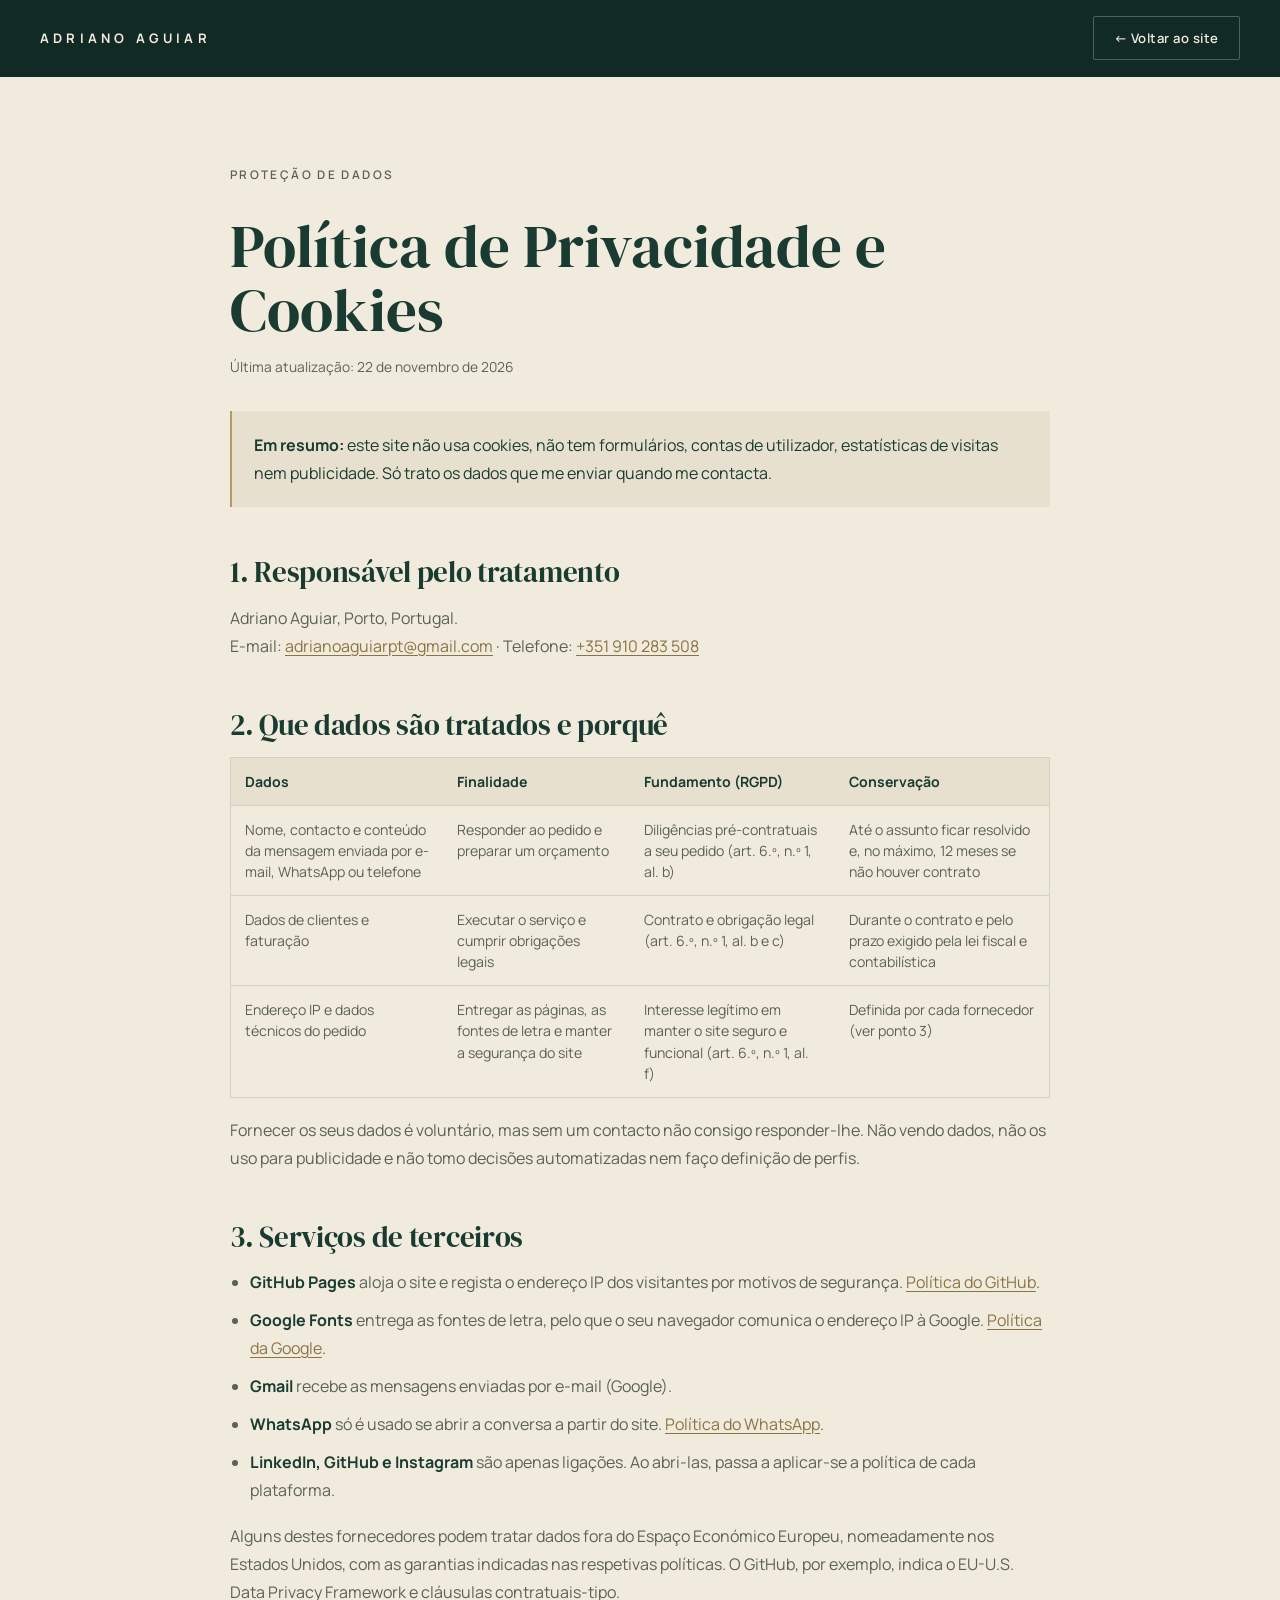
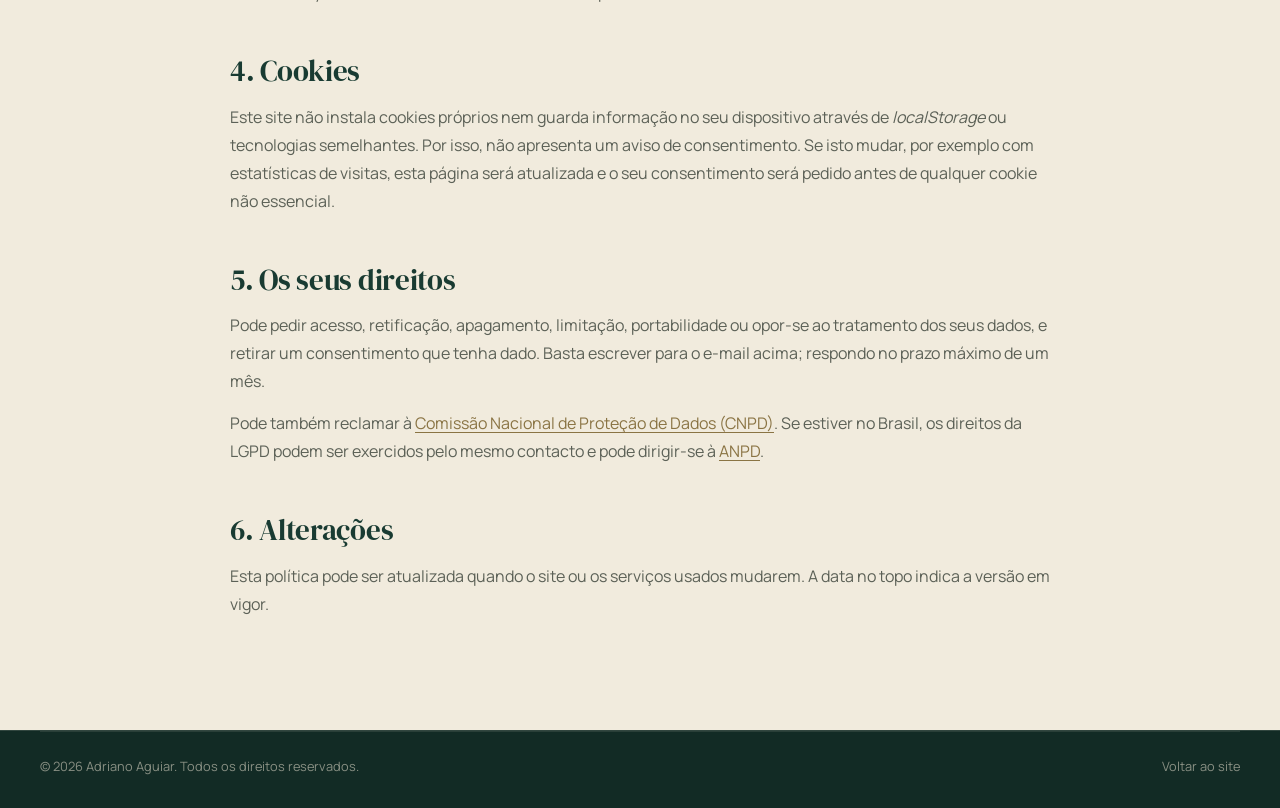
==== privacidade.html @ 1f84ea92 "Adiciona Política de Privacidade e Cookies" ====
<!DOCTYPE html>
<html lang="pt-PT">
<head>
    <meta charset="UTF-8">
    <meta name="viewport" content="width=device-width, initial-scale=1.0">
    <title>Política de Privacidade e Cookies — Adriano Aguiar</title>
    <meta name="description" content="Como o site de Adriano Aguiar trata dados pessoais, que serviços utiliza e informação sobre cookies.">
    <meta name="theme-color" content="#122B25">
    <link rel="canonical" href="https://adrianoaguiardev.com/privacidade.html">
    <link rel="icon" href="img/favicon.ico" sizes="any">
    <link rel="preconnect" href="https://fonts.googleapis.com">
    <link rel="preconnect" href="https://fonts.gstatic.com" crossorigin>
    <link href="https://fonts.googleapis.com/css2?family=DM+Serif+Display:ital@0;1&family=Manrope:wght@400;500;600;700&display=swap" rel="stylesheet">
    <link rel="stylesheet" href="style.css">
</head>
<body>
    <header class="site-header">
        <nav class="nav container" aria-label="Navegação">
            <a class="brand" href="index.html">Adriano Aguiar</a>
            <a class="btn btn--ghost btn--small legal__back" href="index.html">← Voltar ao site</a>
        </nav>
    </header>

    <main class="legal theme-light">
        <article class="container legal__inner">
            <p class="eyebrow">Proteção de dados</p>
            <h1>Política de Privacidade e Cookies</h1>
            <p class="legal__date">Última atualização: 22 de novembro de 2026</p>

            <p class="legal__summary"><strong>Em resumo:</strong> este site não usa cookies, não tem formulários, contas de utilizador, estatísticas de visitas nem publicidade. Só trato os dados que me enviar quando me contacta.</p>

            <h2>1. Responsável pelo tratamento</h2>
            <p>Adriano Aguiar, Porto, Portugal.<br>
            E-mail: <a href="mailto:adrianoaguiarpt@gmail.com">adrianoaguiarpt@gmail.com</a> · Telefone: <a href="tel:+351910283508">+351 910 283 508</a></p>

            <h2>2. Que dados são tratados e porquê</h2>
            <div class="legal__table">
                <table>
                    <thead><tr><th scope="col">Dados</th><th scope="col">Finalidade</th><th scope="col">Fundamento (RGPD)</th><th scope="col">Conservação</th></tr></thead>
                    <tbody>
                        <tr><td>Nome, contacto e conteúdo da mensagem enviada por e-mail, WhatsApp ou telefone</td><td>Responder ao pedido e preparar um orçamento</td><td>Diligências pré-contratuais a seu pedido (art. 6.º, n.º 1, al. b)</td><td>Até o assunto ficar resolvido e, no máximo, 12 meses se não houver contrato</td></tr>
                        <tr><td>Dados de clientes e faturação</td><td>Executar o serviço e cumprir obrigações legais</td><td>Contrato e obrigação legal (art. 6.º, n.º 1, al. b e c)</td><td>Durante o contrato e pelo prazo exigido pela lei fiscal e contabilística</td></tr>
                        <tr><td>Endereço IP e dados técnicos do pedido</td><td>Entregar as páginas, as fontes de letra e manter a segurança do site</td><td>Interesse legítimo em manter o site seguro e funcional (art. 6.º, n.º 1, al. f)</td><td>Definida por cada fornecedor (ver ponto 3)</td></tr>
                    </tbody>
                </table>
            </div>
            <p>Fornecer os seus dados é voluntário, mas sem um contacto não consigo responder-lhe. Não vendo dados, não os uso para publicidade e não tomo decisões automatizadas nem faço definição de perfis.</p>

            <h2>3. Serviços de terceiros</h2>
            <ul>
                <li><strong>GitHub Pages</strong> aloja o site e regista o endereço IP dos visitantes por motivos de segurança. <a href="https://docs.github.com/en/site-policy/privacy-policies/github-general-privacy-statement" target="_blank" rel="noopener noreferrer">Política do GitHub</a>.</li>
                <li><strong>Google Fonts</strong> entrega as fontes de letra, pelo que o seu navegador comunica o endereço IP à Google. <a href="https://policies.google.com/privacy" target="_blank" rel="noopener noreferrer">Política da Google</a>.</li>
                <li><strong>Gmail</strong> recebe as mensagens enviadas por e-mail (Google).</li>
                <li><strong>WhatsApp</strong> só é usado se abrir a conversa a partir do site. <a href="https://www.whatsapp.com/legal/privacy-policy-eea" target="_blank" rel="noopener noreferrer">Política do WhatsApp</a>.</li>
                <li><strong>LinkedIn, GitHub e Instagram</strong> são apenas ligações. Ao abri-las, passa a aplicar-se a política de cada plataforma.</li>
            </ul>
            <p>Alguns destes fornecedores podem tratar dados fora do Espaço Económico Europeu, nomeadamente nos Estados Unidos, com as garantias indicadas nas respetivas políticas. O GitHub, por exemplo, indica o EU-U.S. Data Privacy Framework e cláusulas contratuais-tipo.</p>

            <h2 id="cookies">4. Cookies</h2>
            <p>Este site não instala cookies próprios nem guarda informação no seu dispositivo através de <em>localStorage</em> ou tecnologias semelhantes. Por isso, não apresenta um aviso de consentimento. Se isto mudar, por exemplo com estatísticas de visitas, esta página será atualizada e o seu consentimento será pedido antes de qualquer cookie não essencial.</p>

            <h2>5. Os seus direitos</h2>
            <p>Pode pedir acesso, retificação, apagamento, limitação, portabilidade ou opor-se ao tratamento dos seus dados, e retirar um consentimento que tenha dado. Basta escrever para o e-mail acima; respondo no prazo máximo de um mês.</p>
            <p>Pode também reclamar à <a href="https://www.cnpd.pt/" target="_blank" rel="noopener noreferrer">Comissão Nacional de Proteção de Dados (CNPD)</a>. Se estiver no Brasil, os direitos da LGPD podem ser exercidos pelo mesmo contacto e pode dirigir-se à <a href="https://www.gov.br/anpd/" target="_blank" rel="noopener noreferrer">ANPD</a>.</p>

            <h2>6. Alterações</h2>
            <p>Esta política pode ser atualizada quando o site ou os serviços usados mudarem. A data no topo indica a versão em vigor.</p>
        </article>
    </main>

    <footer class="site-footer">
        <div class="container footer__bottom">
            <p>© 2026 Adriano Aguiar. Todos os direitos reservados.</p>
            <a href="index.html">Voltar ao site</a>
        </div>
    </footer>
</body>
</html>
---- style.css ----
/* =========================================================
   Portfólio — Adriano Aguiar
   Identidade: verde floresta · creme · dourado fosco
   ========================================================= */

:root {
    /* Paleta institucional */
    --forest: #193B32;
    --forest-deep: #122B25;
    --cream: #F1EBDD;
    --gold: #B49A65;
    --neutral: #A6A99B;

    /* Derivadas (só para contraste/legibilidade) */
    --cream-2: #E8E0CE;          /* creme um tom abaixo, para superfícies sobre creme */
    --ink-muted: #5C6157;        /* cinza neutro escurecido, legível sobre creme */
    --gold-ink: #8A7444;         /* dourado escurecido, legível sobre creme */

    --serif: "DM Serif Display", Georgia, "Times New Roman", serif;
    --sans: Manrope, Inter, system-ui, -apple-system, Arial, sans-serif;

    --container: 1200px;
    --ease: cubic-bezier(.2, .7, .2, 1);
    --r: 2px;
}

/* Temas por secção: escuro (verde) e claro (creme) */
.theme-dark, .hero, #servicos, #sobre, #contato, .site-footer, .site-header {
    --bg: var(--forest-deep);
    --fg: var(--cream);
    --muted: var(--neutral);
    --rule: rgba(241, 235, 221, .14);
    --rule-strong: rgba(241, 235, 221, .28);
    --accent: var(--gold);
    --accent-ink: var(--gold);
    --surface: rgba(241, 235, 221, .04);
}
#servicos, #contato { --bg: var(--forest); }

.theme-light, #projetos, #processo, #formacao, .project-modal {
    --bg: var(--cream);
    --fg: var(--forest);
    --muted: var(--ink-muted);
    --rule: rgba(25, 59, 50, .14);
    --rule-strong: rgba(25, 59, 50, .3);
    --accent: var(--gold);
    --accent-ink: var(--gold-ink);
    --surface: var(--cream-2);
}

*, *::before, *::after { box-sizing: border-box; margin: 0; padding: 0; }

html { scroll-behavior: smooth; scroll-padding-top: 80px; }

body {
    background: var(--forest-deep);
    color: var(--cream);
    font-family: var(--sans);
    font-size: 16px;
    line-height: 1.7;
    -webkit-font-smoothing: antialiased;
    text-rendering: optimizeLegibility;
    overflow-x: hidden;
}

img, video { display: block; max-width: 100%; height: auto; }
a { color: inherit; text-decoration: none; }
ul, ol { list-style: none; }
button { font: inherit; color: inherit; background: none; border: 0; cursor: pointer; }

::selection { background: var(--gold); color: var(--forest-deep); }
:focus-visible { outline: 1px solid var(--gold); outline-offset: 4px; }

.container { width: min(var(--container), calc(100% - 64px)); margin-inline: auto; }

.sr-only {
    position: absolute; width: 1px; height: 1px; overflow: hidden;
    clip: rect(0 0 0 0); white-space: nowrap;
}

.skip-link {
    position: absolute; left: 16px; top: -60px; z-index: 100;
    padding: 10px 16px; background: var(--gold); color: var(--forest-deep); font-weight: 600;
}
.skip-link:focus { top: 16px; }

section { background: var(--bg); color: var(--fg); }

/* ---------- Tipografia ---------- */
h1, h2, h3 { font-weight: 400; color: var(--fg); }
h2 {
    font-family: var(--serif);
    font-size: clamp(2.2rem, 4.4vw, 3.8rem);
    line-height: 1.04; letter-spacing: -.01em;
}
h3 { font-family: var(--sans); font-weight: 600; letter-spacing: -.01em; line-height: 1.3; }

.eyebrow {
    display: flex; align-items: center; gap: 14px;
    margin-bottom: 28px;
    color: var(--muted);
    font-size: .74rem; font-weight: 600; letter-spacing: .2em; text-transform: uppercase;
}
.eyebrow span { color: var(--accent-ink); font-variant-numeric: tabular-nums; }
.eyebrow span::after { content: ""; display: inline-block; width: 36px; height: 1px; margin: 0 0 4px 14px; background: var(--accent); vertical-align: middle; }

/* ---------- Botões ---------- */
.btn {
    display: inline-flex; align-items: center; justify-content: center; gap: 10px;
    min-height: 52px; padding: 0 28px; border-radius: var(--r);
    font-size: .88rem; font-weight: 600; letter-spacing: .04em; white-space: nowrap;
    transition: background .3s, color .3s, border-color .3s;
}
.btn span { transition: transform .3s var(--ease); }
.btn:hover span { transform: translateX(4px); }
.btn--primary { background: var(--fg); color: var(--bg); border: 1px solid var(--fg); }
.btn--primary:hover { background: var(--gold); border-color: var(--gold); color: var(--forest-deep); }
.btn--ghost { border: 1px solid var(--rule-strong); color: var(--fg); }
.btn--ghost:hover { border-color: var(--gold); color: var(--accent-ink); }
.btn--small { min-height: 44px; padding: 0 20px; font-size: .82rem; }

/* ---------- Header ---------- */
.site-header {
    position: sticky; top: 0; z-index: 50;
    background: rgba(18, 43, 37, .92);
    backdrop-filter: blur(10px); -webkit-backdrop-filter: blur(10px);
    border-bottom: 1px solid transparent;
    color: var(--fg);
    transition: border-color .3s;
}
.site-header.is-scrolled { border-bottom-color: var(--rule); }

.nav { height: 76px; display: flex; align-items: center; justify-content: space-between; gap: 24px; }

.brand {
    font-size: .82rem; font-weight: 700; letter-spacing: .32em; text-transform: uppercase;
    color: var(--cream);
}

.nav-links { display: flex; align-items: center; gap: 34px; }
.nav-links a {
    position: relative; padding: 6px 0;
    color: var(--neutral); font-size: .86rem; font-weight: 500;
    transition: color .25s;
}
.nav-links a::after {
    content: ""; position: absolute; left: 0; right: 0; bottom: 0; height: 1px;
    background: var(--gold); transform: scaleX(0); transform-origin: left; transition: transform .35s var(--ease);
}
.nav-links a:hover, .nav-links a.is-active { color: var(--cream); }
.nav-links a:hover::after, .nav-links a.is-active::after { transform: scaleX(1); }
.nav-links .nav-links__cta {
    margin-left: 6px; padding: 10px 18px;
    border: 1px solid rgba(180, 154, 101, .55); border-radius: var(--r);
    color: var(--cream); font-weight: 600;
}
.nav-links .nav-links__cta::after { display: none; }
.nav-links .nav-links__cta:hover { background: var(--gold); border-color: var(--gold); color: var(--forest-deep); }

.menu-toggle { display: none; width: 44px; height: 44px; flex-direction: column; justify-content: center; align-items: flex-end; gap: 6px; }
.menu-toggle span { width: 24px; height: 1.5px; background: var(--cream); transition: transform .3s, opacity .3s, width .3s; }
.menu-toggle span:nth-child(2) { width: 16px; }
.menu-toggle[aria-expanded="true"] span:nth-child(1) { transform: translateY(7.5px) rotate(45deg); }
.menu-toggle[aria-expanded="true"] span:nth-child(2) { opacity: 0; }
.menu-toggle[aria-expanded="true"] span:nth-child(3) { transform: translateY(-7.5px) rotate(-45deg); }

/* ---------- Hero ---------- */
.hero { position: relative; overflow: hidden; isolation: isolate; }

.hero__grid {
    display: grid; grid-template-columns: 1.2fr .8fr; align-items: center; gap: 72px;
    padding: 72px 0 88px;
}
.hero__grid > * { min-width: 0; }
.hero__content { animation: fadeUp 1s var(--ease) both; }

.hero__kicker {
    display: flex; align-items: center; gap: 10px;
    color: var(--muted); font-size: .8rem; font-weight: 500; letter-spacing: .04em;
}
.dot { width: 6px; height: 6px; border-radius: 50%; background: var(--gold); box-shadow: 0 0 0 4px rgba(180, 154, 101, .15); }

.hero__role {
    margin-top: 56px;
    color: var(--gold); font-size: .78rem; font-weight: 600; letter-spacing: .3em; text-transform: uppercase;
}
.hero__title {
    margin-top: 14px;
    font-family: var(--serif); font-weight: 400;
    font-size: clamp(3.2rem, 8vw, 7rem); line-height: .95; letter-spacing: -.02em;
}
.hero__tagline {
    margin-top: 18px;
    font-family: var(--serif); font-style: italic;
    font-size: clamp(1.5rem, 2.6vw, 2.1rem); line-height: 1.2; color: var(--cream);
    opacity: .82;
}
.hero__text { max-width: 33rem; margin-top: 28px; color: var(--muted); font-size: 1.05rem; }
.hero__actions { display: flex; flex-wrap: wrap; gap: 12px; margin-top: 40px; }


.hero__media { position: relative; animation: fadeIn 1.2s var(--ease) .2s both; }
.hero__frame {
    position: relative; overflow: hidden;
    width: 100%; max-width: 440px; margin-left: auto; aspect-ratio: 4 / 5;
    border-radius: var(--r);
    background: var(--forest);
}
.hero__media::before {
    /* moldura fina deslocada — detalhe editorial em dourado */
    content: ""; position: absolute; z-index: 0;
    top: 18px; right: -18px; bottom: -18px; width: calc(min(100%, 440px));
    border: 1px solid rgba(180, 154, 101, .45); border-radius: var(--r);
    pointer-events: none;
}
.hero__frame { z-index: 1; }
.hero__video { width: 100%; height: 100%; object-fit: cover; object-position: 50% 20%; }
.hero__tint {
    position: absolute; inset: 0; pointer-events: none;
    background:
        linear-gradient(0deg, rgba(18, 43, 37, .7) 0%, rgba(18, 43, 37, 0) 38%),
        linear-gradient(180deg, rgba(18, 43, 37, .18), rgba(18, 43, 37, 0) 30%);
}


/* ---------- Faixas corridas (tecnologias e serviços) ---------- */
.faixas { position: relative; background: var(--forest-deep); }
.faixa { overflow: hidden; border-top: 1px solid rgba(241, 235, 221, .12); }
.faixa__track { display: flex; width: max-content; animation: desliza 45s linear infinite; }
.faixa--servicos .faixa__track { animation-duration: 55s; animation-direction: reverse; }
.faixa:hover .faixa__track { animation-play-state: paused; }
.faixa__list { display: flex; flex-shrink: 0; }
.faixa__list li { display: flex; align-items: center; white-space: nowrap; }
.faixa__list li::after { content: ""; width: 5px; height: 5px; margin: 0 34px; border-radius: 50%; background: var(--gold); opacity: .8; }

.faixa--stack { padding: 18px 0; }
.faixa--stack li { color: var(--neutral); font-size: .78rem; font-weight: 600; letter-spacing: .22em; text-transform: uppercase; }

.faixa--servicos { padding: 26px 0; background: var(--forest); border-bottom: 1px solid rgba(241, 235, 221, .12); }
.faixa--servicos li { font-family: var(--serif); font-style: italic; font-size: clamp(1.3rem, 2.2vw, 1.75rem); color: var(--cream); }
.faixa--servicos li::after { width: 6px; height: 6px; margin: 0 40px; }

@keyframes desliza { to { transform: translateX(-50%); } }

/* ---------- Secções ---------- */
.section { padding: 140px 0; }
.section-head { max-width: 760px; margin-bottom: 72px; }
.section-head__lead { margin-top: 22px; color: var(--muted); font-size: 1.05rem; max-width: 34rem; }

/* ---------- Projetos (carrossel) ---------- */
.work-head { display: flex; justify-content: space-between; align-items: flex-end; gap: 40px; flex-wrap: wrap; margin-bottom: 56px; }
.work-head .section-head { margin-bottom: 0; }

.filters { display: flex; flex-wrap: wrap; gap: 4px 28px; }
.filter {
    position: relative; padding: 6px 0;
    color: var(--muted); font-size: .88rem; font-weight: 500;
    transition: color .25s;
}
.filter span { margin-left: 4px; font-size: .7rem; vertical-align: super; color: var(--accent-ink); }
.filter::after {
    content: ""; position: absolute; left: 0; right: 0; bottom: 0; height: 1px;
    background: var(--fg); transform: scaleX(0); transform-origin: left; transition: transform .35s var(--ease);
}
.filter:hover { color: var(--fg); }
.filter.is-active { color: var(--fg); font-weight: 600; }
.filter.is-active::after { transform: scaleX(1); }
.filter[hidden] { display: none; }

.slider { --gutter: max(32px, calc((100vw - var(--container)) / 2)); position: relative; }
.slider__track {
    display: flex; gap: 40px;
    overflow-x: auto; overscroll-behavior-x: contain;
    scroll-snap-type: x mandatory; scroll-behavior: smooth;
    padding: 0 var(--gutter) 8px; scroll-padding-inline: var(--gutter);
    scrollbar-width: none; cursor: grab;
}
.slider__track::-webkit-scrollbar { display: none; }
.slider__track:focus-visible { outline-offset: -1px; }
.slider__track.is-dragging { scroll-snap-type: none; scroll-behavior: auto; cursor: grabbing; }
.slider__track.is-dragging * { pointer-events: none; user-select: none; }

.work-card {
    flex: 0 0 clamp(300px, 42vw, 580px);
    scroll-snap-align: start;
    display: flex; flex-direction: column;
    animation: cardIn .7s var(--ease) both;
}
.work-card__media {
    position: relative; display: block; width: 100%; overflow: hidden;
    aspect-ratio: 16 / 10; border-radius: var(--r);
    background: var(--cream-2); cursor: pointer;
    box-shadow: 0 1px 0 var(--rule);
}
.work-card__media img { width: 100%; height: 100%; object-fit: cover; object-position: top; transition: transform 1s var(--ease), filter .6s; }
.work-card:hover .work-card__media img { transform: scale(1.03); }
.work-card__hint {
    position: absolute; left: 0; bottom: 0;
    padding: 12px 18px;
    background: var(--forest); color: var(--cream);
    font-size: .78rem; font-weight: 600; letter-spacing: .06em;
    transform: translateY(100%); transition: transform .45s var(--ease);
}
.work-card:hover .work-card__hint, .work-card__media:focus-visible .work-card__hint { transform: none; }
.work-card__shots {
    position: absolute; right: 12px; top: 12px;
    padding: 4px 10px; border-radius: var(--r);
    background: rgba(18, 43, 37, .82); color: var(--cream); font-size: .7rem; font-weight: 500; letter-spacing: .04em;
}
.work-card__body { display: flex; flex-direction: column; flex: 1; padding-top: 26px; }
.work-card__top { display: flex; align-items: center; justify-content: space-between; gap: 12px; padding-bottom: 14px; border-bottom: 1px solid var(--rule); }
.work-card__cat { color: var(--muted); font-size: .72rem; font-weight: 600; text-transform: uppercase; letter-spacing: .16em; }
.work-card h3 { margin-top: 20px; font-family: var(--serif); font-weight: 400; font-size: clamp(1.6rem, 2.2vw, 2rem); line-height: 1.1; }
.work-card__client { margin-top: 6px; color: var(--accent-ink); font-size: .86rem; font-weight: 500; }
.work-card__text { margin-top: 14px; color: var(--muted); font-size: .95rem; max-width: 30rem; }
.work-card .badges { margin-top: 18px; }
.work-card__foot { display: flex; align-items: center; gap: 28px; margin-top: auto; padding-top: 22px; }
.work-card__more, .work-card__site {
    position: relative; padding: 4px 0;
    font-size: .86rem; font-weight: 600;
}
.work-card__more { color: var(--fg); }
.work-card__site { color: var(--muted); }
.work-card__more::after, .work-card__site::after {
    content: ""; position: absolute; left: 0; right: 0; bottom: 0; height: 1px; background: currentColor;
    transform: scaleX(.3); transform-origin: left; transition: transform .35s var(--ease);
}
.work-card__more:hover::after, .work-card__site:hover::after { transform: scaleX(1); }
.work-card__site:hover { color: var(--fg); }

.slider__nav { display: flex; align-items: center; gap: 32px; margin-top: 48px; }
.slider__progress { flex: 1; height: 1px; background: var(--rule-strong); }
.slider__progress span { display: block; height: 1px; width: 0; background: var(--fg); transition: width .4s var(--ease); }
.slider__count { color: var(--muted); font-size: .85rem; font-variant-numeric: tabular-nums; letter-spacing: .06em; white-space: nowrap; }
.slider__count strong { color: var(--fg); font-weight: 600; }
.slider__arrows { display: flex; gap: 8px; }
.slider__arrow {
    display: grid; place-items: center; width: 52px; height: 52px; border-radius: 50%;
    border: 1px solid var(--rule-strong); color: var(--fg); font-size: 1.05rem;
    transition: background .25s, color .25s, border-color .25s, opacity .25s;
}
.slider__arrow:hover:not(:disabled) { background: var(--forest); border-color: var(--forest); color: var(--cream); }
.slider__arrow:disabled { opacity: .3; cursor: default; }

.more {
    display: flex; align-items: center; justify-content: space-between; gap: 24px; flex-wrap: wrap;
    margin-top: 88px; padding-top: 32px; border-top: 1px solid var(--rule);
}
.more p { color: var(--muted); font-family: var(--serif); font-size: 1.35rem; color: var(--fg); }

/* Etiquetas, listas e tecnologias (partilhado por cartões e janela de detalhes) */
.tag {
    display: inline-block; padding: 3px 9px; border-radius: var(--r);
    border: 1px solid var(--rule-strong); color: var(--muted);
    font-size: .66rem; font-weight: 600; letter-spacing: .12em; text-transform: uppercase;
}
.tag--live { border-color: var(--forest); background: var(--forest); color: var(--cream); }
.tag--new { border-color: var(--gold); color: var(--accent-ink); }

.case__sub { margin-top: 6px; color: var(--accent-ink); font-size: .92rem; font-weight: 500; }
.case__links { display: flex; flex-wrap: wrap; gap: 10px; margin-top: 32px; }

.checks { display: grid; margin-top: 24px; border-top: 1px solid var(--rule); }
.checks li { position: relative; padding: 12px 0 12px 28px; border-bottom: 1px solid var(--rule); color: var(--fg); font-size: .93rem; }
.checks li::before { content: ""; position: absolute; left: 2px; top: 23px; width: 12px; height: 1px; background: var(--gold); }

.badges { display: flex; flex-wrap: wrap; gap: 6px 0; margin-top: 24px; }
.badges span { color: var(--muted); font-size: .8rem; font-weight: 500; }
.badges span:not(:last-child)::after { content: "·"; margin: 0 10px; color: var(--accent); }

/* ---------- Janela de detalhes ---------- */
.project-modal {
    width: min(1120px, calc(100% - 32px)); max-height: calc(100vh - 48px);
    margin: auto; padding: 0; overflow: auto;
    border: 0; border-radius: var(--r);
    background: var(--bg); color: var(--fg);
    box-shadow: 0 60px 120px -40px rgba(0, 0, 0, .7);
}
.project-modal::backdrop { background: rgba(10, 26, 22, .82); }
.project-modal[open] { animation: modalIn .45s var(--ease); }
.project-modal__grid { display: grid; grid-template-columns: 1.25fr 1fr; gap: 56px; padding: 56px; }
.project-modal__grid > * { min-width: 0; }
.project-modal__close {
    position: sticky; top: 18px; float: right; z-index: 2; margin: 18px 18px -62px 0;
    display: grid; place-items: center; width: 44px; height: 44px; border-radius: 50%;
    border: 1px solid var(--rule-strong); background: var(--bg); font-size: .9rem;
    transition: background .25s, color .25s;
}
.project-modal__close:hover { background: var(--forest); color: var(--cream); }
.project-modal__body { align-self: center; }
.project-modal__body h3 { margin-top: 18px; font-family: var(--serif); font-weight: 400; font-size: clamp(1.8rem, 3vw, 2.6rem); line-height: 1.05; }
.project-modal__body .pm-desc { margin-top: 18px; color: var(--muted); }
body.modal-open { overflow: hidden; }

.browser { overflow: hidden; border-radius: var(--r); background: #fff; box-shadow: 0 30px 60px -30px rgba(18, 43, 37, .45), 0 0 0 1px var(--rule); }
.browser__bar { display: flex; align-items: center; gap: 6px; padding: 10px 14px; background: var(--cream-2); border-bottom: 1px solid var(--rule); }
.browser__bar i { width: 9px; height: 9px; border-radius: 50%; background: rgba(25, 59, 50, .2); }
.browser__bar span {
    flex: 1; margin-left: 12px; padding: 2px 12px;
    background: rgba(255, 255, 255, .6); color: var(--muted); font-size: .72rem;
    overflow: hidden; text-overflow: ellipsis; white-space: nowrap;
}
.browser__shot { width: 100%; aspect-ratio: 16 / 10; object-fit: cover; object-position: top; transition: opacity .25s; }
.browser__shot.is-swapping { opacity: 0; }

.thumbs { display: flex; flex-wrap: wrap; gap: 10px; margin-top: 16px; }
.thumbs button { width: 92px; overflow: hidden; border-radius: var(--r); outline: 1px solid var(--rule); opacity: .5; transition: opacity .25s, outline-color .25s; }
.thumbs button:hover { opacity: .85; }
.thumbs button.is-active { opacity: 1; outline: 1px solid var(--forest); outline-offset: 2px; }
.thumbs img { aspect-ratio: 16 / 10; object-fit: cover; object-position: top; }

/* ---------- Serviços ---------- */
.services { display: grid; grid-template-columns: repeat(3, 1fr); border-top: 1px solid var(--rule); }
.service { padding: 40px 40px 8px 0; }
.service + .service { padding-left: 40px; border-left: 1px solid var(--rule); }
.service h3 { font-family: var(--serif); font-weight: 400; font-size: 1.75rem; line-height: 1.15; }
.service p { margin-top: 14px; color: var(--muted); font-size: .95rem; }
.service ul { display: grid; gap: 10px; margin-top: 28px; }
.service li { position: relative; padding-left: 22px; color: var(--fg); font-size: .9rem; opacity: .9; }
.service li::before { content: ""; position: absolute; left: 0; top: 12px; width: 10px; height: 1px; background: var(--gold); }

/* ---------- Processo ---------- */
.steps { display: grid; grid-template-columns: repeat(4, 1fr); border-top: 1px solid var(--rule-strong); }
.steps li { padding: 32px 32px 0 0; }
.steps li + li { padding-left: 32px; border-left: 1px solid var(--rule); }
.steps span { font-family: var(--serif); font-size: 2.6rem; line-height: 1; color: var(--accent-ink); }
.steps h3 { margin-top: 28px; font-size: 1.1rem; }
.steps p { margin-top: 10px; color: var(--muted); font-size: .93rem; }

/* ---------- Sobre ---------- */
.about { display: grid; grid-template-columns: .85fr 1.15fr; gap: 96px; align-items: start; }
.about > * { min-width: 0; }

.about__photo { position: sticky; top: 112px; }
.about__photo img {
    width: 100%; aspect-ratio: 4 / 5; object-fit: cover; object-position: 50% 20%;
    border-radius: var(--r);
}
.about__photo figcaption { margin-top: 28px; }
.about__photo figcaption > span { color: var(--gold); font-size: .72rem; font-weight: 600; letter-spacing: .2em; text-transform: uppercase; }
.journey { display: grid; grid-template-columns: repeat(3, 1fr); margin-top: 16px; border-top: 1px solid var(--rule); }
.journey li { position: relative; padding: 18px 12px 0 0; color: var(--muted); font-size: .8rem; line-height: 1.5; }
.journey li::before {
    content: ""; position: absolute; top: -4px; left: 0;
    width: 7px; height: 7px; border-radius: 50%; background: var(--forest-deep); border: 1px solid var(--gold);
}
.journey li:last-child::before { background: var(--gold); }
.journey strong { display: block; font-family: var(--serif); font-weight: 400; font-size: 1.2rem; color: var(--fg); }

.about__text h2 { margin-bottom: 36px; }
.about__text > p:not(.eyebrow) { color: var(--muted); margin-top: 18px; max-width: 38rem; }
.about__text > .about__lead { color: var(--fg); font-size: 1.18rem; line-height: 1.65; margin-top: 0; }
.about__quote { margin: 44px 0 0; padding: 4px 0 4px 28px; border-left: 1px solid var(--gold); max-width: 38rem; }
.about__quote p { font-family: var(--serif); font-size: clamp(1.4rem, 2.2vw, 1.8rem); line-height: 1.3; color: var(--fg); }
.about__text > .about__closing { margin-top: 32px; font-family: var(--serif); font-style: italic; font-size: 1.25rem; color: var(--fg); opacity: .85; }
.about__text > .about__sign { margin-top: 28px; color: var(--gold); font-size: .74rem; font-weight: 600; letter-spacing: .3em; text-transform: uppercase; }
.about__sign::before { content: ""; display: inline-block; width: 36px; height: 1px; margin: 0 14px 4px 0; background: var(--gold); vertical-align: middle; }

.about__extra { display: grid; grid-template-columns: .85fr 1.15fr; gap: 96px; margin-top: 120px; align-items: start; }
.values { display: grid; border-top: 1px solid var(--rule); }
.values div { padding: 20px 0; border-bottom: 1px solid var(--rule); }
.values strong { display: block; font-family: var(--serif); font-weight: 400; font-size: 1.3rem; }
.values span { display: block; margin-top: 2px; color: var(--muted); font-size: .86rem; line-height: 1.5; }

.stack { border-top: 1px solid var(--rule); }
.stack__group { display: grid; grid-template-columns: 170px 1fr; gap: 24px; padding: 26px 0; border-bottom: 1px solid var(--rule); }
.stack__group h3 { color: var(--gold); font-size: .74rem; font-weight: 600; letter-spacing: .2em; text-transform: uppercase; padding-top: 3px; }
.stack__group .badges { margin-top: 0; }
.stack__group .badges span { color: var(--fg); font-size: .9rem; }

/* ---------- Formação ---------- */
.credentials { border-top: 1px solid var(--rule-strong); }
.credential {
    display: grid; grid-template-columns: 220px 1fr 140px; gap: 32px; align-items: baseline;
    padding: 32px 0; border-bottom: 1px solid var(--rule);
    transition: padding .4s var(--ease);
}
.credential:hover { padding-left: 12px; }
.credential__top { display: contents; }
.credential__top span { grid-column: 1; grid-row: 1; color: var(--muted); font-size: .74rem; font-weight: 600; letter-spacing: .16em; text-transform: uppercase; }
.credential__top em { grid-column: 3; grid-row: 1; justify-self: end; color: var(--muted); font-size: .8rem; font-style: italic; font-family: var(--serif); white-space: nowrap; }
.credential h3 { grid-column: 2; grid-row: 1; font-family: var(--serif); font-weight: 400; font-size: 1.6rem; line-height: 1.15; }
.credential p { grid-column: 2; grid-row: 2; margin-top: -18px; color: var(--muted); font-size: .94rem; max-width: 40rem; }
.credential--featured h3 { font-size: clamp(1.8rem, 3vw, 2.4rem); }
.credential--featured .credential__top em { color: var(--accent-ink); }

/* ---------- Contacto ---------- */
#contato { position: relative; overflow: hidden; padding: 140px 0; isolation: isolate; }

/* Grelha dourada que só aparece à volta do rato (topo e contacto) */
.grade-rato {
    --mx: -1000px; --my: -1000px;
    position: absolute; inset: 0; z-index: -1; pointer-events: none;
    background-image:
        linear-gradient(to right, rgba(180, 154, 101, .16) 1px, transparent 1px),
        linear-gradient(to bottom, rgba(180, 154, 101, .16) 1px, transparent 1px);
    background-size: 48px 48px;
    -webkit-mask-image: radial-gradient(320px circle at var(--mx) var(--my), #000 0%, transparent 100%);
            mask-image: radial-gradient(320px circle at var(--mx) var(--my), #000 0%, transparent 100%);
}
.contact__glow {
    position: absolute; z-index: -1; top: -12rem; left: -12rem; width: 30rem; height: 30rem;
    border-radius: 50%; background: #24493E; opacity: .45; filter: blur(120px); pointer-events: none;
}

.contact__head {
    display: flex; flex-wrap: wrap; align-items: center; justify-content: space-between; gap: 16px;
    padding-bottom: 24px; margin-bottom: 64px; border-bottom: 1px solid var(--rule);
}
.contact__head .eyebrow { margin: 0; }

.status {
    display: inline-flex; align-items: center; gap: 10px;
    padding: 7px 16px; border: 1px solid var(--rule-strong); border-radius: 999px;
    background: rgba(18, 43, 37, .7); color: var(--fg); font-size: .76rem; font-weight: 500;
}
.status__dot { position: relative; width: 8px; height: 8px; border-radius: 50%; background: var(--gold); }
.status__dot::after {
    content: ""; position: absolute; inset: 0; border-radius: 50%; background: var(--gold);
    animation: ping 1.8s cubic-bezier(0, 0, .2, 1) infinite;
}
@keyframes ping { 75%, 100% { transform: scale(2.4); opacity: 0; } }
.status__sep { color: var(--muted); opacity: .6; }
.status__clock { display: inline-flex; align-items: center; gap: 6px; color: var(--gold); font-variant-numeric: tabular-nums; }

.contact__grid { display: grid; grid-template-columns: 7fr 5fr; gap: 80px; align-items: center; }

.contact__intro { display: flex; align-items: center; gap: 28px; }
.contact__intro h2 { font-size: clamp(2.6rem, 5vw, 4.4rem); line-height: 1.02; }
.contact__intro h2 em { display: block; font-style: italic; color: var(--gold); }

.contact__photo { position: relative; flex-shrink: 0; width: 104px; height: 104px; margin: 0; padding: 4px; border: 1px solid rgba(180, 154, 101, .45); background: var(--forest-deep); }
.contact__photo img { width: 100%; height: 100%; object-fit: cover; filter: grayscale(.35) contrast(1.05); transition: filter .5s var(--ease), transform .5s var(--ease); }
.contact__photo:hover img { filter: none; }
.contact__photo figcaption {
    position: absolute; right: -10px; bottom: -10px; padding: 2px 8px;
    border: 1px solid rgba(180, 154, 101, .45); background: var(--forest);
    color: var(--gold); font-size: .62rem; font-weight: 700; letter-spacing: .14em;
}

.contact__lead { margin-top: 32px; max-width: 34rem; color: var(--muted); font-size: 1.05rem; line-height: 1.7; }

.contact__picker { margin-top: 40px; }
.contact__picker-label {
    display: flex; align-items: center; gap: 8px; margin-bottom: 14px;
    color: var(--gold); font-size: .7rem; font-weight: 600; letter-spacing: .2em; text-transform: uppercase;
}
.pills { display: flex; flex-wrap: wrap; gap: 10px; }
.pill {
    padding: 10px 16px; border: 1px solid var(--rule-strong); border-radius: var(--r);
    background: transparent; color: var(--muted); font: 500 .86rem var(--sans); cursor: pointer;
    transition: color .25s, border-color .25s, background .25s;
}
.pill:hover { color: var(--fg); border-color: rgba(241, 235, 221, .5); }
.pill[aria-pressed="true"] { color: var(--fg); border-color: var(--gold); background: rgba(180, 154, 101, .14); }
.pill:focus-visible, .copy:focus-visible { outline: 2px solid var(--gold); outline-offset: 2px; }

.contact__actions { margin-top: 36px; }
.contact__actions .btn { gap: 12px; }

/* Lista de contactos */
.contact__links { list-style: none; margin: 0; padding: 0; border-top: 1px solid var(--rule-strong); border-bottom: 1px solid var(--rule-strong); }
.contact__links li { position: relative; border-bottom: 1px solid var(--rule); transition: opacity .3s; }
.contact__links li:last-child { border-bottom: 0; }
.contact__links:hover li:not(:hover) { opacity: .45; }
.contact__links li::before {
    content: ""; position: absolute; inset: 0; pointer-events: none; opacity: 0; transition: opacity .3s;
    background: linear-gradient(90deg, rgba(180, 154, 101, .1), transparent);
}
.contact__links li:hover::before { opacity: 1; }
.contact__links a { position: relative; display: block; padding: 28px 60px 28px 8px; }
.contact__label { display: block; color: var(--muted); font-size: .7rem; font-weight: 600; letter-spacing: .2em; text-transform: uppercase; transition: color .3s; }
.contact__links li:hover .contact__label { color: var(--gold); }
.contact__links strong { display: block; margin-top: 6px; font-family: var(--serif); font-weight: 400; font-size: 1.4rem; word-break: break-word; transition: transform .35s var(--ease); }
.contact__links li:hover strong { transform: translateX(6px); }

.contact__arrow {
    position: absolute; right: 8px; top: 50%; transform: translateY(-50%);
    display: grid; place-items: center; width: 38px; height: 38px; overflow: hidden;
    border: 1px solid transparent; border-radius: 50%; color: var(--gold); font-style: normal;
    transition: border-color .3s, background .3s;
}
.contact__arrow b { grid-area: 1 / 1; font-weight: 400; transition: transform .35s var(--ease); }
.contact__arrow b + b { transform: translate(-22px, 22px); }
.contact__links li:hover .contact__arrow { border-color: rgba(180, 154, 101, .35); background: rgba(180, 154, 101, .1); }
.contact__links li:hover .contact__arrow b:first-child { transform: translate(22px, -22px); }
.contact__links li:hover .contact__arrow b + b { transform: none; }

/* E-mail: o botão de copiar fica ao lado da seta */
.contact__links li:first-child a { padding-right: 160px; }
.copy {
    position: absolute; right: 56px; top: 50%; transform: translateY(-50%); z-index: 1;
    display: inline-flex; align-items: center; gap: 6px; padding: 7px 11px;
    border: 1px solid var(--rule-strong); border-radius: var(--r); background: var(--forest-deep);
    color: var(--fg); font: 600 .72rem var(--sans); letter-spacing: .06em; cursor: pointer;
    transition: color .25s, border-color .25s;
}
.copy:hover { color: var(--gold); border-color: var(--gold); }
.copy.is-copied { color: var(--gold); border-color: var(--gold); }

.contact__meta {
    display: flex; flex-wrap: wrap; justify-content: space-between; gap: 8px;
    margin-top: 22px; padding: 0 8px; color: var(--muted); font-size: .76rem; letter-spacing: .04em;
}
.contact__meta span { display: inline-flex; align-items: center; gap: 6px; }

/* Ícones inline */
.ico { width: 16px; height: 16px; flex-shrink: 0; fill: none; stroke: currentColor; stroke-width: 1.6; stroke-linecap: round; stroke-linejoin: round; }
.ico--xs { width: 14px; height: 14px; }
.ico--gold { color: var(--gold); }

/* ---------- Footer ---------- */
.site-footer { border-top: 1px solid var(--rule); background: var(--forest-deep); color: var(--cream); }
.footer { display: grid; grid-template-columns: 1.6fr 1fr 1fr; gap: 56px; padding: 72px 0 56px; }
.footer__brand p { max-width: 340px; margin-top: 20px; color: var(--neutral); font-size: .92rem; }
.footer__col h2 { margin-bottom: 20px; font-family: var(--sans); color: var(--gold); font-size: .7rem; font-weight: 600; letter-spacing: .2em; text-transform: uppercase; line-height: 1.4; }
.footer__col address, .footer__col nav { display: flex; flex-direction: column; align-items: flex-start; gap: 10px; font-style: normal; color: var(--neutral); font-size: .92rem; }
.footer__col a:hover { color: var(--cream); }
.footer__bottom { display: flex; justify-content: space-between; gap: 16px; flex-wrap: wrap; padding: 24px 0 30px; border-top: 1px solid rgba(241, 235, 221, .1); color: rgba(166, 169, 155, .8); font-size: .8rem; }
.footer__bottom a:hover { color: var(--cream); }

/* ---------- Animações (discretas) ---------- */
.reveal { opacity: 0; transform: translateY(22px); transition: opacity 1s var(--ease), transform 1s var(--ease); }
.reveal.is-visible { opacity: 1; transform: none; }

@keyframes fadeUp { from { opacity: 0; transform: translateY(18px); } to { opacity: 1; transform: none; } }
@keyframes fadeIn { from { opacity: 0; } to { opacity: 1; } }
@keyframes cardIn { from { opacity: 0; transform: translateY(12px); } to { opacity: 1; transform: none; } }
@keyframes modalIn { from { opacity: 0; transform: translateY(16px); } to { opacity: 1; transform: none; } }

@media (prefers-reduced-motion: reduce) {
    html { scroll-behavior: auto; }
    *, *::before, *::after { animation: none !important; transition: none !important; }
    .reveal { opacity: 1; transform: none; }
    .faixa__track { width: auto; flex-wrap: wrap; justify-content: center; padding: 0 20px; }
    .faixa__list { flex-wrap: wrap; justify-content: center; row-gap: 10px; }
    .faixa__list[aria-hidden="true"] { display: none; }
}

.footer__legal { display: flex; flex-wrap: wrap; gap: 8px 24px; }

/* ---------- Página legal ---------- */
.legal { background: var(--bg); color: var(--fg); padding: 88px 0 112px; }
.legal__inner { max-width: 820px; }
.legal h1 { font-family: var(--serif); font-weight: 400; font-size: clamp(2.3rem, 5vw, 3.8rem); line-height: 1.05; }
.legal h2 { margin-top: 48px; margin-bottom: 14px; font-size: clamp(1.45rem, 2.5vw, 1.8rem); line-height: 1.2; }
.legal p, .legal li { color: var(--muted); line-height: 1.75; }
.legal p + p { margin-top: 14px; }
.legal strong { color: var(--fg); }
.legal a:not(.btn) { color: var(--accent-ink); text-decoration: underline; text-underline-offset: 3px; overflow-wrap: anywhere; }
.legal ul { display: grid; gap: 10px; padding-left: 20px; list-style: disc; }
.legal ul + p { margin-top: 18px; }
.legal__date { margin-top: 14px; font-size: .86rem; }
.legal .legal__summary { margin: 32px 0 0; padding: 20px 22px; border-left: 2px solid var(--gold); background: var(--cream-2); color: var(--fg); }
.legal__table { overflow-x: auto; margin-bottom: 18px; border: 1px solid var(--rule); }
.legal table { width: 100%; min-width: 680px; border-collapse: collapse; font-size: .88rem; }
.legal th, .legal td { padding: 13px 14px; border-bottom: 1px solid var(--rule); text-align: left; vertical-align: top; line-height: 1.5; }
.legal th { color: var(--fg); font-weight: 700; background: var(--cream-2); }
.legal td { color: var(--muted); }
.legal tr:last-child td { border-bottom: 0; }
.legal__back { flex: 0 0 auto !important; }

/* ---------- Responsivo ---------- */
@media (max-width: 1024px) {
    .hero__grid { gap: 48px; }
    .services { grid-template-columns: 1fr; }
    .service, .service + .service { padding: 32px 0; border-left: 0; border-bottom: 1px solid var(--rule); }
    .steps { grid-template-columns: 1fr 1fr; }
    .steps li:nth-child(3) { padding-left: 0; border-left: 0; }
    .steps li:nth-child(n+3) { margin-top: 40px; }
    .about, .about__extra { grid-template-columns: 1fr; gap: 64px; }
    .about__photo { position: static; max-width: 460px; }
    .about__extra { margin-top: 80px; }
    .contact__grid { grid-template-columns: 1fr; gap: 64px; }
    .credential { grid-template-columns: 1fr auto; gap: 8px 24px; }
    .credential__top span { grid-column: 1; grid-row: 1; }
    .credential__top em { grid-column: 2; grid-row: 1; }
    .credential h3 { grid-column: 1 / -1; grid-row: 2; }
    .credential p { grid-column: 1 / -1; grid-row: 3; margin-top: 0; }
    .project-modal__grid { grid-template-columns: 1fr; padding: 32px; gap: 32px; }
}

@media (max-width: 860px) {
    .menu-toggle { display: flex; }
    .nav-links {
        position: absolute; top: 76px; left: 0; right: 0;
        flex-direction: column; align-items: stretch; gap: 0;
        padding: 8px 32px 32px;
        background: var(--forest-deep); border-bottom: 1px solid var(--rule);
        opacity: 0; visibility: hidden; transform: translateY(-6px);
        transition: opacity .3s, transform .3s, visibility .3s;
    }
    .nav-links.open { opacity: 1; visibility: visible; transform: none; }
    .nav-links a { padding: 16px 0; font-size: 1.05rem; border-bottom: 1px solid var(--rule); }
    .nav-links a::after { display: none; }
    .nav-links .nav-links__cta { margin: 24px 0 0; text-align: center; }

    .hero__grid { grid-template-columns: 1fr; padding: 48px 0 72px; }
    .hero__role { margin-top: 36px; }
    .hero__media { order: -1; max-width: 360px; width: calc(100% - 18px); }
    .hero__frame { margin-left: 0; }
}

@media (max-width: 640px) {
    .container { width: calc(100% - 40px); }
    .section, #contato { padding: 96px 0; }
    .section-head { margin-bottom: 48px; }
    .brand { letter-spacing: .24em; font-size: .76rem; }
    
    .slider { --gutter: 20px; }
    .slider__track { gap: 20px; }
    .work-card { flex-basis: 84vw; }
    .slider__nav { gap: 16px; margin-top: 36px; }
    .slider__arrow { width: 44px; height: 44px; }
    .steps { grid-template-columns: 1fr; }
    .steps li, .steps li + li { padding: 28px 0; border-left: 0; border-bottom: 1px solid var(--rule); margin-top: 0 !important; }
    .journey li { font-size: .74rem; }
    .journey strong { font-size: 1.05rem; }
    .stack__group { grid-template-columns: 1fr; gap: 10px; }
    .project-modal { max-height: calc(100vh - 24px); }
    .project-modal__grid { padding: 22px; }
    .thumbs button { width: 66px; }
    .footer { grid-template-columns: 1fr; gap: 36px; padding: 56px 0 40px; }
    .btn { flex: 1 1 auto; }
    .contact__head { margin-bottom: 44px; }
    .contact__intro { flex-direction: column; align-items: flex-start; gap: 24px; }
    .contact__photo { width: 88px; height: 88px; }
    .contact__links strong { font-size: 1.15rem; }
    .contact__links li:first-child a { padding-right: 60px; padding-bottom: 64px; }
    .copy { top: auto; bottom: 20px; right: auto; left: 8px; transform: none; }
    .grade-rato, .contact__glow { display: none; }
    .more .btn { width: 100%; }
}
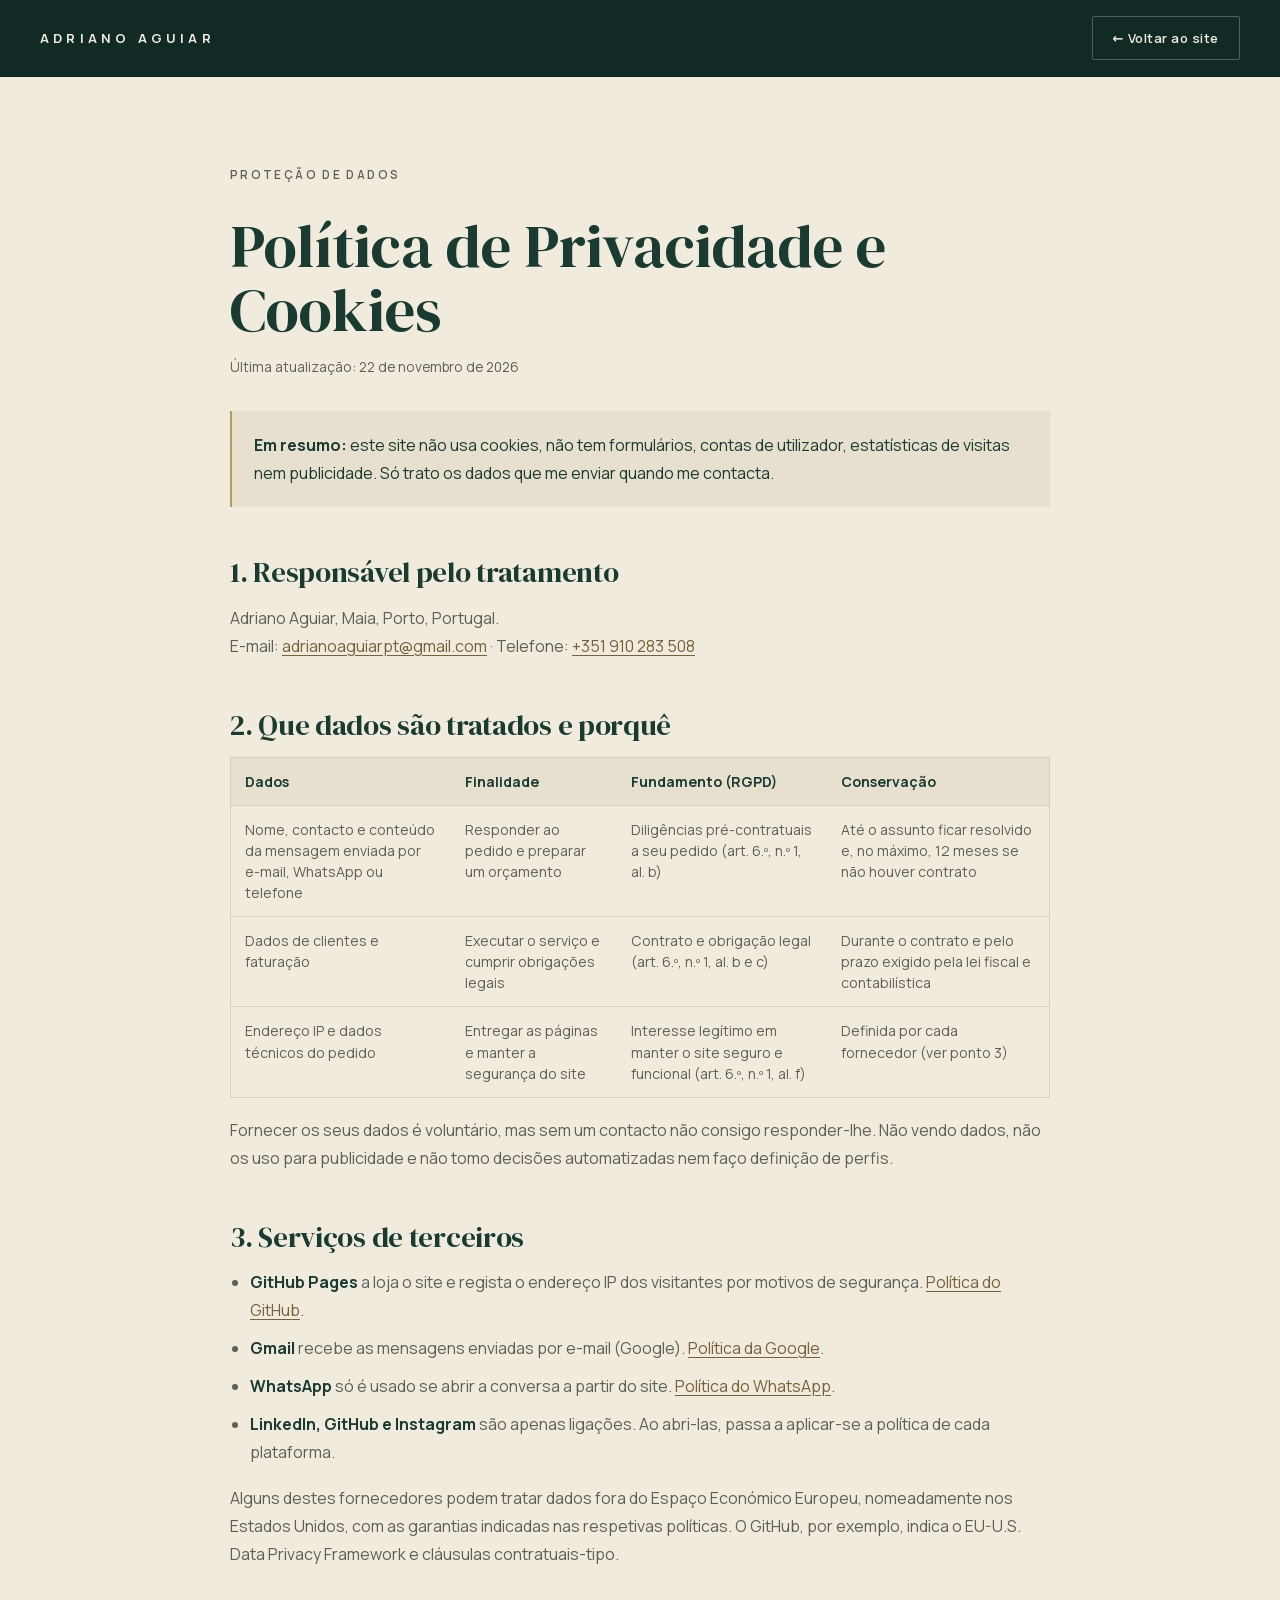
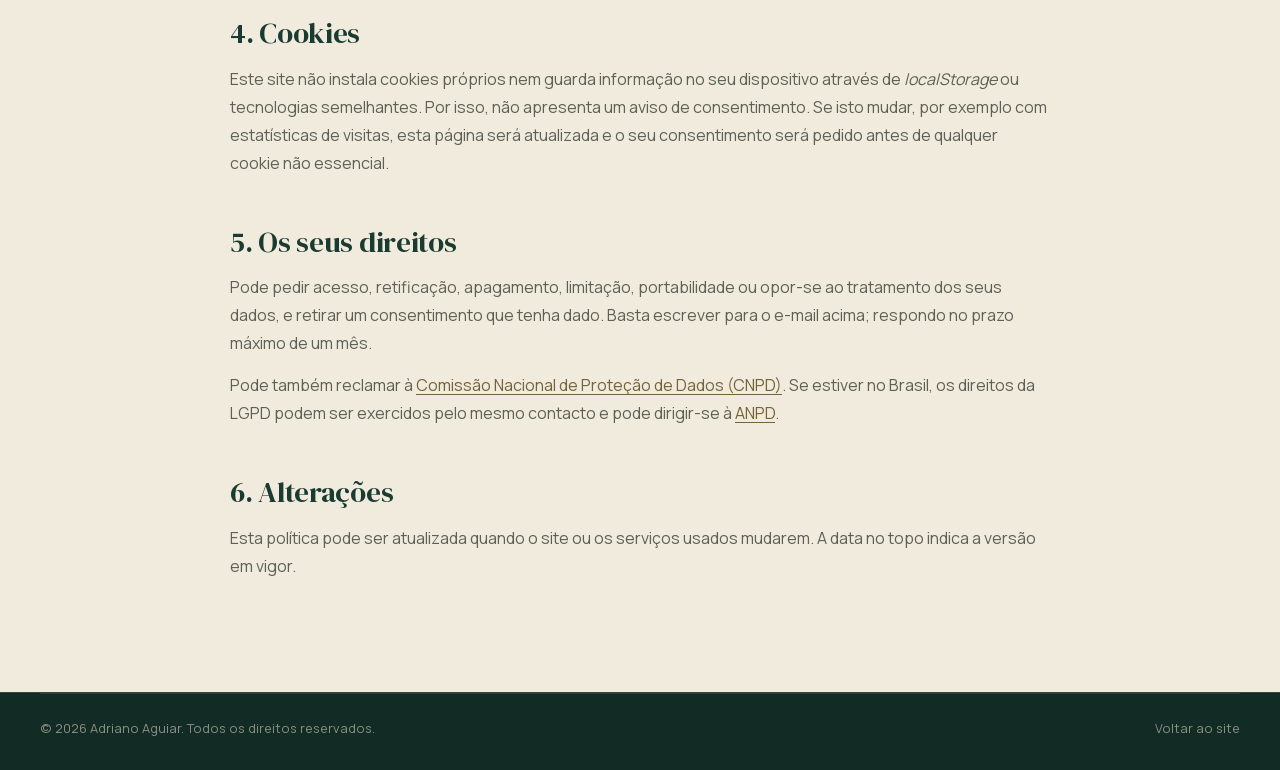
==== commit b7f4b41f: "atualização seo" ====
--- a/privacidade.html
+++ b/privacidade.html
@@ -1,5 +1,5 @@
 <!DOCTYPE html>
-<html lang="pt-PT">
+<html lang="pt">
 <head>
     <meta charset="UTF-8">
     <meta name="viewport" content="width=device-width, initial-scale=1.0">
@@ -8,9 +8,10 @@
     <meta name="theme-color" content="#122B25">
     <link rel="canonical" href="https://adrianoaguiardev.com/privacidade.html">
     <link rel="icon" href="img/favicon.ico" sizes="any">
-    <link rel="preconnect" href="https://fonts.googleapis.com">
-    <link rel="preconnect" href="https://fonts.gstatic.com" crossorigin>
-    <link href="https://fonts.googleapis.com/css2?family=DM+Serif+Display:ital@0;1&family=Manrope:wght@400;500;600;700&display=swap" rel="stylesheet">
+    <link rel="icon" type="image/png" sizes="32x32" href="img/favicon-32x32.png">
+    <link rel="apple-touch-icon" href="img/apple-touch-icon.png">
+    <link rel="preload" as="font" type="font/woff2" href="fonts/manrope-latin.woff2" crossorigin>
+    <link rel="preload" as="font" type="font/woff2" href="fonts/dm-serif-display-latin.woff2" crossorigin>
     <link rel="stylesheet" href="style.css">
 </head>
 <body>
@@ -30,7 +31,7 @@
             <p class="legal__summary"><strong>Em resumo:</strong> este site não usa cookies, não tem formulários, contas de utilizador, estatísticas de visitas nem publicidade. Só trato os dados que me enviar quando me contacta.</p>
 
             <h2>1. Responsável pelo tratamento</h2>
-            <p>Adriano Aguiar, Porto, Portugal.<br>
+            <p>Adriano Aguiar, Maia, Porto, Portugal.<br>
             E-mail: <a href="mailto:adrianoaguiarpt@gmail.com">adrianoaguiarpt@gmail.com</a> · Telefone: <a href="tel:+351910283508">+351 910 283 508</a></p>
 
             <h2>2. Que dados são tratados e porquê</h2>
@@ -40,7 +41,7 @@
                     <tbody>
                         <tr><td>Nome, contacto e conteúdo da mensagem enviada por e-mail, WhatsApp ou telefone</td><td>Responder ao pedido e preparar um orçamento</td><td>Diligências pré-contratuais a seu pedido (art. 6.º, n.º 1, al. b)</td><td>Até o assunto ficar resolvido e, no máximo, 12 meses se não houver contrato</td></tr>
                         <tr><td>Dados de clientes e faturação</td><td>Executar o serviço e cumprir obrigações legais</td><td>Contrato e obrigação legal (art. 6.º, n.º 1, al. b e c)</td><td>Durante o contrato e pelo prazo exigido pela lei fiscal e contabilística</td></tr>
-                        <tr><td>Endereço IP e dados técnicos do pedido</td><td>Entregar as páginas, as fontes de letra e manter a segurança do site</td><td>Interesse legítimo em manter o site seguro e funcional (art. 6.º, n.º 1, al. f)</td><td>Definida por cada fornecedor (ver ponto 3)</td></tr>
+                        <tr><td>Endereço IP e dados técnicos do pedido</td><td>Entregar as páginas e manter a segurança do site</td><td>Interesse legítimo em manter o site seguro e funcional (art. 6.º, n.º 1, al. f)</td><td>Definida por cada fornecedor (ver ponto 3)</td></tr>
                     </tbody>
                 </table>
             </div>
@@ -48,9 +49,8 @@
 
             <h2>3. Serviços de terceiros</h2>
             <ul>
-                <li><strong>GitHub Pages</strong> aloja o site e regista o endereço IP dos visitantes por motivos de segurança. <a href="https://docs.github.com/en/site-policy/privacy-policies/github-general-privacy-statement" target="_blank" rel="noopener noreferrer">Política do GitHub</a>.</li>
-                <li><strong>Google Fonts</strong> entrega as fontes de letra, pelo que o seu navegador comunica o endereço IP à Google. <a href="https://policies.google.com/privacy" target="_blank" rel="noopener noreferrer">Política da Google</a>.</li>
-                <li><strong>Gmail</strong> recebe as mensagens enviadas por e-mail (Google).</li>
+                <li><strong>GitHub Pages</strong> a loja o site e regista o endereço IP dos visitantes por motivos de segurança. <a href="https://docs.github.com/en/site-policy/privacy-policies/github-general-privacy-statement" target="_blank" rel="noopener noreferrer">Política do GitHub</a>.</li>
+                <li><strong>Gmail</strong> recebe as mensagens enviadas por e-mail (Google). <a href="https://policies.google.com/privacy" target="_blank" rel="noopener noreferrer">Política da Google</a>.</li>
                 <li><strong>WhatsApp</strong> só é usado se abrir a conversa a partir do site. <a href="https://www.whatsapp.com/legal/privacy-policy-eea" target="_blank" rel="noopener noreferrer">Política do WhatsApp</a>.</li>
                 <li><strong>LinkedIn, GitHub e Instagram</strong> são apenas ligações. Ao abri-las, passa a aplicar-se a política de cada plataforma.</li>
             </ul>
--- a/style.css
+++ b/style.css
@@ -1,7 +1,12 @@
 /* =========================================================
    Portfólio — Adriano Aguiar
-   Identidade: verde floresta · creme · dourado fosco
+   Identidade: verde floresta · creme · dourado fosco com muito estilo para ficar bem profissional.
    ========================================================= */
+
+/* Fontes alojadas no próprio site (sem pedidos à Google) */
+@font-face { font-family: "DM Serif Display"; font-style: italic; font-weight: 400; font-display: swap; src: url("fonts/dm-serif-display-latin-italic.woff2") format("woff2"); unicode-range: U+0000-00FF, U+0131, U+0152-0153, U+02BB-02BC, U+02C6, U+02DA, U+02DC, U+0304, U+0308, U+0329, U+2000-206F, U+20AC, U+2122, U+2191, U+2193, U+2212, U+2215, U+FEFF, U+FFFD; }
+@font-face { font-family: "DM Serif Display"; font-style: normal; font-weight: 400; font-display: swap; src: url("fonts/dm-serif-display-latin.woff2") format("woff2"); unicode-range: U+0000-00FF, U+0131, U+0152-0153, U+02BB-02BC, U+02C6, U+02DA, U+02DC, U+0304, U+0308, U+0329, U+2000-206F, U+20AC, U+2122, U+2191, U+2193, U+2212, U+2215, U+FEFF, U+FFFD; }
+@font-face { font-family: "Manrope"; font-style: normal; font-weight: 400 700; font-display: swap; src: url("fonts/manrope-latin.woff2") format("woff2"); unicode-range: U+0000-00FF, U+0131, U+0152-0153, U+02BB-02BC, U+02C6, U+02DA, U+02DC, U+0304, U+0308, U+0329, U+2000-206F, U+20AC, U+2122, U+2191, U+2193, U+2212, U+2215, U+FEFF, U+FFFD; }
 
 :root {
     /* Paleta institucional */
@@ -14,7 +19,7 @@
     /* Derivadas (só para contraste/legibilidade) */
     --cream-2: #E8E0CE;          /* creme um tom abaixo, para superfícies sobre creme */
     --ink-muted: #5C6157;        /* cinza neutro escurecido, legível sobre creme */
-    --gold-ink: #8A7444;         /* dourado escurecido, legível sobre creme */
+    --gold-ink: #756239;         /* dourado escurecido, legível sobre creme */
 
     --serif: "DM Serif Display", Georgia, "Times New Roman", serif;
     --sans: Manrope, Inter, system-ui, -apple-system, Arial, sans-serif;
@@ -37,7 +42,7 @@
 }
 #servicos, #contato { --bg: var(--forest); }
 
-.theme-light, #projetos, #processo, #formacao, .project-modal {
+.theme-light, #processo, #formacao {
     --bg: var(--cream);
     --fg: var(--forest);
     --muted: var(--ink-muted);
@@ -164,7 +169,7 @@
 .menu-toggle[aria-expanded="true"] span:nth-child(2) { opacity: 0; }
 .menu-toggle[aria-expanded="true"] span:nth-child(3) { transform: translateY(-7.5px) rotate(-45deg); }
 
-/* ---------- Hero ---------- */
+/* ---------- Hero  essa parte onde ficar o imagem do site que o cleinte vai querer  ---------- */
 .hero { position: relative; overflow: hidden; isolation: isolate; }
 
 .hero__grid {
@@ -172,6 +177,8 @@
     padding: 72px 0 88px;
 }
 .hero__grid > * { min-width: 0; }
+.hero__heading { font-family: var(--sans); font-size: 1rem; font-weight: 400; line-height: 1.5; letter-spacing: normal; }
+.hero__heading > span { display: block; }
 .hero__content { animation: fadeUp 1s var(--ease) both; }
 
 .hero__kicker {
@@ -245,174 +252,16 @@
 /* ---------- Secções ---------- */
 .section { padding: 140px 0; }
 .section-head { max-width: 760px; margin-bottom: 72px; }
-.section-head__lead { margin-top: 22px; color: var(--muted); font-size: 1.05rem; max-width: 34rem; }
-
-/* ---------- Projetos (carrossel) ---------- */
-.work-head { display: flex; justify-content: space-between; align-items: flex-end; gap: 40px; flex-wrap: wrap; margin-bottom: 56px; }
-.work-head .section-head { margin-bottom: 0; }
-
-.filters { display: flex; flex-wrap: wrap; gap: 4px 28px; }
-.filter {
-    position: relative; padding: 6px 0;
-    color: var(--muted); font-size: .88rem; font-weight: 500;
-    transition: color .25s;
-}
-.filter span { margin-left: 4px; font-size: .7rem; vertical-align: super; color: var(--accent-ink); }
-.filter::after {
-    content: ""; position: absolute; left: 0; right: 0; bottom: 0; height: 1px;
-    background: var(--fg); transform: scaleX(0); transform-origin: left; transition: transform .35s var(--ease);
-}
-.filter:hover { color: var(--fg); }
-.filter.is-active { color: var(--fg); font-weight: 600; }
-.filter.is-active::after { transform: scaleX(1); }
-.filter[hidden] { display: none; }
-
-.slider { --gutter: max(32px, calc((100vw - var(--container)) / 2)); position: relative; }
-.slider__track {
-    display: flex; gap: 40px;
-    overflow-x: auto; overscroll-behavior-x: contain;
-    scroll-snap-type: x mandatory; scroll-behavior: smooth;
-    padding: 0 var(--gutter) 8px; scroll-padding-inline: var(--gutter);
-    scrollbar-width: none; cursor: grab;
-}
-.slider__track::-webkit-scrollbar { display: none; }
-.slider__track:focus-visible { outline-offset: -1px; }
-.slider__track.is-dragging { scroll-snap-type: none; scroll-behavior: auto; cursor: grabbing; }
-.slider__track.is-dragging * { pointer-events: none; user-select: none; }
-
-.work-card {
-    flex: 0 0 clamp(300px, 42vw, 580px);
-    scroll-snap-align: start;
-    display: flex; flex-direction: column;
-    animation: cardIn .7s var(--ease) both;
-}
-.work-card__media {
-    position: relative; display: block; width: 100%; overflow: hidden;
-    aspect-ratio: 16 / 10; border-radius: var(--r);
-    background: var(--cream-2); cursor: pointer;
-    box-shadow: 0 1px 0 var(--rule);
-}
-.work-card__media img { width: 100%; height: 100%; object-fit: cover; object-position: top; transition: transform 1s var(--ease), filter .6s; }
-.work-card:hover .work-card__media img { transform: scale(1.03); }
-.work-card__hint {
-    position: absolute; left: 0; bottom: 0;
-    padding: 12px 18px;
-    background: var(--forest); color: var(--cream);
-    font-size: .78rem; font-weight: 600; letter-spacing: .06em;
-    transform: translateY(100%); transition: transform .45s var(--ease);
-}
-.work-card:hover .work-card__hint, .work-card__media:focus-visible .work-card__hint { transform: none; }
-.work-card__shots {
-    position: absolute; right: 12px; top: 12px;
-    padding: 4px 10px; border-radius: var(--r);
-    background: rgba(18, 43, 37, .82); color: var(--cream); font-size: .7rem; font-weight: 500; letter-spacing: .04em;
-}
-.work-card__body { display: flex; flex-direction: column; flex: 1; padding-top: 26px; }
-.work-card__top { display: flex; align-items: center; justify-content: space-between; gap: 12px; padding-bottom: 14px; border-bottom: 1px solid var(--rule); }
-.work-card__cat { color: var(--muted); font-size: .72rem; font-weight: 600; text-transform: uppercase; letter-spacing: .16em; }
-.work-card h3 { margin-top: 20px; font-family: var(--serif); font-weight: 400; font-size: clamp(1.6rem, 2.2vw, 2rem); line-height: 1.1; }
-.work-card__client { margin-top: 6px; color: var(--accent-ink); font-size: .86rem; font-weight: 500; }
-.work-card__text { margin-top: 14px; color: var(--muted); font-size: .95rem; max-width: 30rem; }
-.work-card .badges { margin-top: 18px; }
-.work-card__foot { display: flex; align-items: center; gap: 28px; margin-top: auto; padding-top: 22px; }
-.work-card__more, .work-card__site {
-    position: relative; padding: 4px 0;
-    font-size: .86rem; font-weight: 600;
-}
-.work-card__more { color: var(--fg); }
-.work-card__site { color: var(--muted); }
-.work-card__more::after, .work-card__site::after {
-    content: ""; position: absolute; left: 0; right: 0; bottom: 0; height: 1px; background: currentColor;
-    transform: scaleX(.3); transform-origin: left; transition: transform .35s var(--ease);
-}
-.work-card__more:hover::after, .work-card__site:hover::after { transform: scaleX(1); }
-.work-card__site:hover { color: var(--fg); }
-
-.slider__nav { display: flex; align-items: center; gap: 32px; margin-top: 48px; }
-.slider__progress { flex: 1; height: 1px; background: var(--rule-strong); }
-.slider__progress span { display: block; height: 1px; width: 0; background: var(--fg); transition: width .4s var(--ease); }
-.slider__count { color: var(--muted); font-size: .85rem; font-variant-numeric: tabular-nums; letter-spacing: .06em; white-space: nowrap; }
-.slider__count strong { color: var(--fg); font-weight: 600; }
-.slider__arrows { display: flex; gap: 8px; }
-.slider__arrow {
-    display: grid; place-items: center; width: 52px; height: 52px; border-radius: 50%;
-    border: 1px solid var(--rule-strong); color: var(--fg); font-size: 1.05rem;
-    transition: background .25s, color .25s, border-color .25s, opacity .25s;
-}
-.slider__arrow:hover:not(:disabled) { background: var(--forest); border-color: var(--forest); color: var(--cream); }
-.slider__arrow:disabled { opacity: .3; cursor: default; }
-
-.more {
-    display: flex; align-items: center; justify-content: space-between; gap: 24px; flex-wrap: wrap;
-    margin-top: 88px; padding-top: 32px; border-top: 1px solid var(--rule);
-}
-.more p { color: var(--muted); font-family: var(--serif); font-size: 1.35rem; color: var(--fg); }
-
-/* Etiquetas, listas e tecnologias (partilhado por cartões e janela de detalhes) */
-.tag {
-    display: inline-block; padding: 3px 9px; border-radius: var(--r);
-    border: 1px solid var(--rule-strong); color: var(--muted);
-    font-size: .66rem; font-weight: 600; letter-spacing: .12em; text-transform: uppercase;
-}
-.tag--live { border-color: var(--forest); background: var(--forest); color: var(--cream); }
-.tag--new { border-color: var(--gold); color: var(--accent-ink); }
-
-.case__sub { margin-top: 6px; color: var(--accent-ink); font-size: .92rem; font-weight: 500; }
-.case__links { display: flex; flex-wrap: wrap; gap: 10px; margin-top: 32px; }
-
-.checks { display: grid; margin-top: 24px; border-top: 1px solid var(--rule); }
-.checks li { position: relative; padding: 12px 0 12px 28px; border-bottom: 1px solid var(--rule); color: var(--fg); font-size: .93rem; }
-.checks li::before { content: ""; position: absolute; left: 2px; top: 23px; width: 12px; height: 1px; background: var(--gold); }
-
+
+/* ---------- Tecnologias ---------- */
 .badges { display: flex; flex-wrap: wrap; gap: 6px 0; margin-top: 24px; }
 .badges span { color: var(--muted); font-size: .8rem; font-weight: 500; }
 .badges span:not(:last-child)::after { content: "·"; margin: 0 10px; color: var(--accent); }
 
-/* ---------- Janela de detalhes ---------- */
-.project-modal {
-    width: min(1120px, calc(100% - 32px)); max-height: calc(100vh - 48px);
-    margin: auto; padding: 0; overflow: auto;
-    border: 0; border-radius: var(--r);
-    background: var(--bg); color: var(--fg);
-    box-shadow: 0 60px 120px -40px rgba(0, 0, 0, .7);
-}
-.project-modal::backdrop { background: rgba(10, 26, 22, .82); }
-.project-modal[open] { animation: modalIn .45s var(--ease); }
-.project-modal__grid { display: grid; grid-template-columns: 1.25fr 1fr; gap: 56px; padding: 56px; }
-.project-modal__grid > * { min-width: 0; }
-.project-modal__close {
-    position: sticky; top: 18px; float: right; z-index: 2; margin: 18px 18px -62px 0;
-    display: grid; place-items: center; width: 44px; height: 44px; border-radius: 50%;
-    border: 1px solid var(--rule-strong); background: var(--bg); font-size: .9rem;
-    transition: background .25s, color .25s;
-}
-.project-modal__close:hover { background: var(--forest); color: var(--cream); }
-.project-modal__body { align-self: center; }
-.project-modal__body h3 { margin-top: 18px; font-family: var(--serif); font-weight: 400; font-size: clamp(1.8rem, 3vw, 2.6rem); line-height: 1.05; }
-.project-modal__body .pm-desc { margin-top: 18px; color: var(--muted); }
-body.modal-open { overflow: hidden; }
-
-.browser { overflow: hidden; border-radius: var(--r); background: #fff; box-shadow: 0 30px 60px -30px rgba(18, 43, 37, .45), 0 0 0 1px var(--rule); }
-.browser__bar { display: flex; align-items: center; gap: 6px; padding: 10px 14px; background: var(--cream-2); border-bottom: 1px solid var(--rule); }
-.browser__bar i { width: 9px; height: 9px; border-radius: 50%; background: rgba(25, 59, 50, .2); }
-.browser__bar span {
-    flex: 1; margin-left: 12px; padding: 2px 12px;
-    background: rgba(255, 255, 255, .6); color: var(--muted); font-size: .72rem;
-    overflow: hidden; text-overflow: ellipsis; white-space: nowrap;
-}
-.browser__shot { width: 100%; aspect-ratio: 16 / 10; object-fit: cover; object-position: top; transition: opacity .25s; }
-.browser__shot.is-swapping { opacity: 0; }
-
-.thumbs { display: flex; flex-wrap: wrap; gap: 10px; margin-top: 16px; }
-.thumbs button { width: 92px; overflow: hidden; border-radius: var(--r); outline: 1px solid var(--rule); opacity: .5; transition: opacity .25s, outline-color .25s; }
-.thumbs button:hover { opacity: .85; }
-.thumbs button.is-active { opacity: 1; outline: 1px solid var(--forest); outline-offset: 2px; }
-.thumbs img { aspect-ratio: 16 / 10; object-fit: cover; object-position: top; }
-
 /* ---------- Serviços ---------- */
-.services { display: grid; grid-template-columns: repeat(3, 1fr); border-top: 1px solid var(--rule); }
-.service { padding: 40px 40px 8px 0; }
-.service + .service { padding-left: 40px; border-left: 1px solid var(--rule); }
+.services { display: grid; grid-template-columns: repeat(2, 1fr); gap: 20px; }
+.service { padding: 40px; border: 1px solid var(--rule-strong); border-radius: var(--r); background: var(--surface); transition: border-color .3s, background .3s; }
+.service:hover { border-color: var(--gold); background: rgba(241, 235, 221, .07); }
 .service h3 { font-family: var(--serif); font-weight: 400; font-size: 1.75rem; line-height: 1.15; }
 .service p { margin-top: 14px; color: var(--muted); font-size: .95rem; }
 .service ul { display: grid; gap: 10px; margin-top: 28px; }
@@ -626,7 +475,6 @@
 @keyframes fadeUp { from { opacity: 0; transform: translateY(18px); } to { opacity: 1; transform: none; } }
 @keyframes fadeIn { from { opacity: 0; } to { opacity: 1; } }
 @keyframes cardIn { from { opacity: 0; transform: translateY(12px); } to { opacity: 1; transform: none; } }
-@keyframes modalIn { from { opacity: 0; transform: translateY(16px); } to { opacity: 1; transform: none; } }
 
 @media (prefers-reduced-motion: reduce) {
     html { scroll-behavior: auto; }
@@ -664,7 +512,7 @@
 @media (max-width: 1024px) {
     .hero__grid { gap: 48px; }
     .services { grid-template-columns: 1fr; }
-    .service, .service + .service { padding: 32px 0; border-left: 0; border-bottom: 1px solid var(--rule); }
+    .service { padding: 32px; }
     .steps { grid-template-columns: 1fr 1fr; }
     .steps li:nth-child(3) { padding-left: 0; border-left: 0; }
     .steps li:nth-child(n+3) { margin-top: 40px; }
@@ -677,7 +525,6 @@
     .credential__top em { grid-column: 2; grid-row: 1; }
     .credential h3 { grid-column: 1 / -1; grid-row: 2; }
     .credential p { grid-column: 1 / -1; grid-row: 3; margin-top: 0; }
-    .project-modal__grid { grid-template-columns: 1fr; padding: 32px; gap: 32px; }
 }
 
 @media (max-width: 860px) {
@@ -706,20 +553,11 @@
     .section, #contato { padding: 96px 0; }
     .section-head { margin-bottom: 48px; }
     .brand { letter-spacing: .24em; font-size: .76rem; }
-    
-    .slider { --gutter: 20px; }
-    .slider__track { gap: 20px; }
-    .work-card { flex-basis: 84vw; }
-    .slider__nav { gap: 16px; margin-top: 36px; }
-    .slider__arrow { width: 44px; height: 44px; }
     .steps { grid-template-columns: 1fr; }
     .steps li, .steps li + li { padding: 28px 0; border-left: 0; border-bottom: 1px solid var(--rule); margin-top: 0 !important; }
     .journey li { font-size: .74rem; }
     .journey strong { font-size: 1.05rem; }
     .stack__group { grid-template-columns: 1fr; gap: 10px; }
-    .project-modal { max-height: calc(100vh - 24px); }
-    .project-modal__grid { padding: 22px; }
-    .thumbs button { width: 66px; }
     .footer { grid-template-columns: 1fr; gap: 36px; padding: 56px 0 40px; }
     .btn { flex: 1 1 auto; }
     .contact__head { margin-bottom: 44px; }
@@ -729,5 +567,5 @@
     .contact__links li:first-child a { padding-right: 60px; padding-bottom: 64px; }
     .copy { top: auto; bottom: 20px; right: auto; left: 8px; transform: none; }
     .grade-rato, .contact__glow { display: none; }
-    .more .btn { width: 100%; }
-}
+    .service { padding: 28px 24px; }
+}
